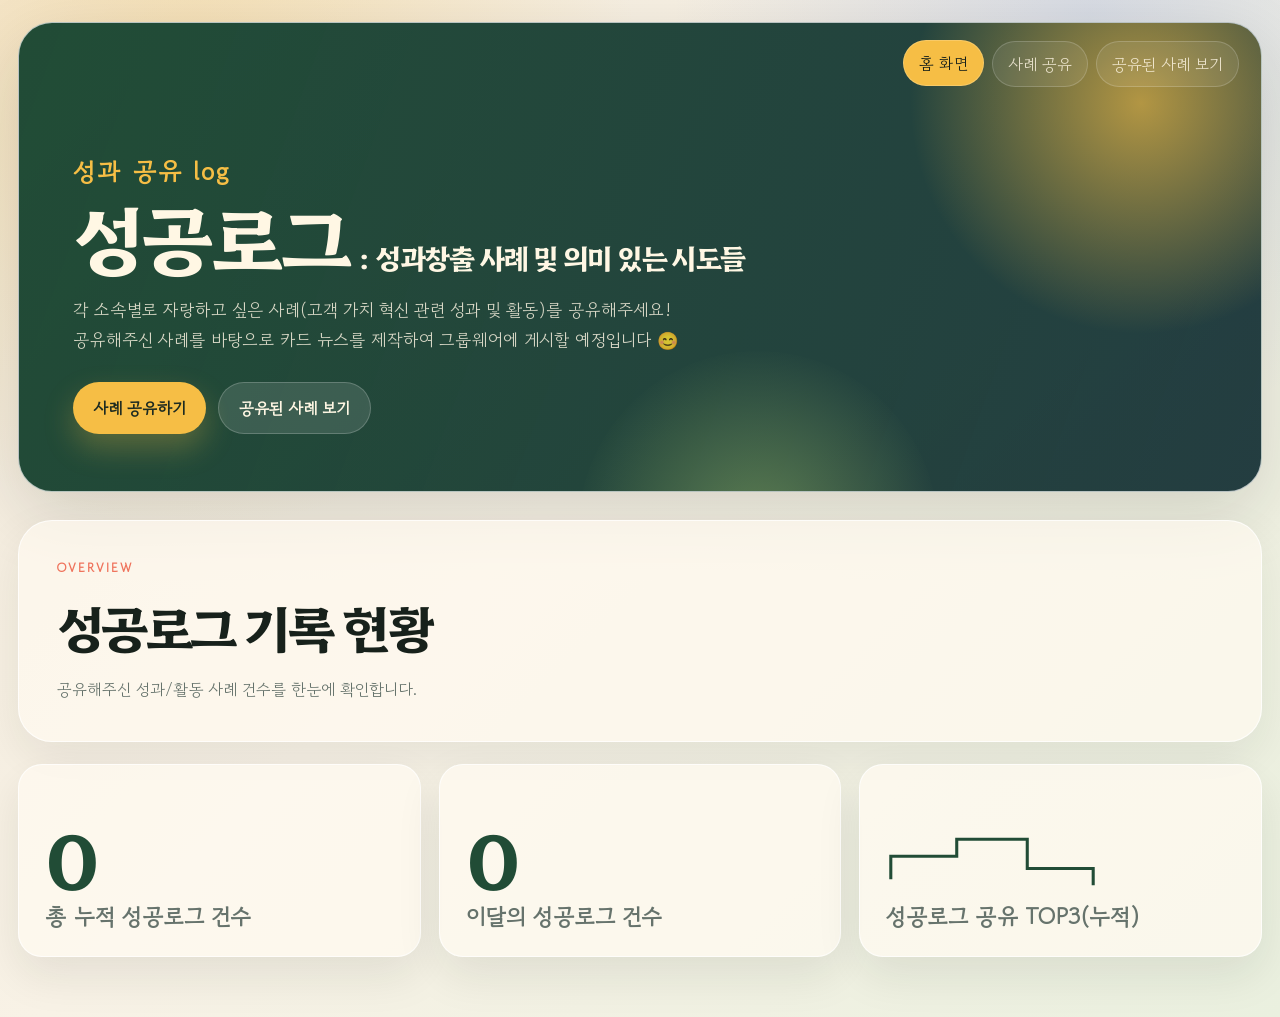
==== index.html @ 8d164d23 "Update story form placeholder copy" ====
<!doctype html>
<html lang="ko">
  <head>
    <meta charset="UTF-8" />
    <meta name="viewport" content="width=device-width, initial-scale=1.0" />
    <title>성공로그 | 성과창출 사례 공유</title>
    <link rel="stylesheet" href="./styles.css" />
  </head>
  <body>
    <div class="app-shell">
      <header class="hero">
        <nav class="topbar" aria-label="주요 메뉴">
          <div class="nav-actions">
            <button class="nav-link is-active" type="button" data-view-link="dashboard">홈 화면</button>
            <button class="nav-link" type="button" data-view-link="collect">사례 공유</button>
            <button class="nav-link" type="button" data-view-link="archive">공유된 사례 보기</button>
          </div>
        </nav>

        <section class="hero-grid">
          <div class="hero-copy">
            <p class="eyebrow success-log-eyebrow">
              <span>성</span>과 <span>공</span>유 <span>log</span>
            </p>
            <h1>
              <span class="hero-title-main">성공로그</span>
              <span class="hero-title-separator">:</span>
              <span class="hero-title-sub">성과창출 사례 및 의미 있는 시도들</span>
            </h1>
            <p>
              각 소속별로 자랑하고 싶은 사례(고객 가치 혁신 관련 성과 및 활동)를 공유해주세요!
            </p>
            <p>
              공유해주신 사례를 바탕으로 카드 뉴스를 제작하여 그룹웨어에 게시할 예정입니다 😊
            </p>
            <div class="hero-actions">
              <button class="primary-action" type="button" data-view-link="collect">사례 공유하기</button>
              <button class="secondary-action" type="button" data-view-link="archive">공유된 사례 보기</button>
            </div>
          </div>
        </section>
      </header>

      <main>
        <section class="view is-visible" id="dashboard" aria-labelledby="dashboard-title">
          <div class="section-heading">
            <p class="eyebrow">Overview</p>
            <h2 id="dashboard-title">성공로그 기록 현황</h2>
            <p>공유해주신 성과/활동 사례 건수를 한눈에 확인합니다.</p>
          </div>

          <div class="metric-grid">
            <article class="metric-card">
              <strong id="storyCount">0</strong>
              <small>총 누적 성공로그 건수</small>
            </article>
            <article class="metric-card">
              <strong id="currentMonthCount">0</strong>
              <small>이달의 성공로그 건수</small>
            </article>
            <article class="metric-card top-division-card">
              <div class="division-podium" id="topDivisionRankList" aria-label="성공로그 공유 건수 상위 본부/실">
                <svg class="podium-line" viewBox="0 0 300 120" role="img" aria-hidden="true" focusable="false">
                  <path d="M18 100 V72 H104 V50 H196 V88 H282 V108" />
                </svg>
                <span class="podium-slot podium-silver" tabindex="0" title="기록 대기 중" data-tooltip="기록 대기 중" aria-label="은메달 기록 대기 중">
                </span>
                <span class="podium-slot podium-gold" tabindex="0" title="기록 대기 중" data-tooltip="기록 대기 중" aria-label="금메달 기록 대기 중">
                </span>
                <span class="podium-slot podium-bronze" tabindex="0" title="기록 대기 중" data-tooltip="기록 대기 중" aria-label="동메달 기록 대기 중">
                </span>
              </div>
              <small class="ranking-rule-hint" tabindex="0" data-tooltip="동점인 경우 먼저 기록한 순서대로 표시">성공로그 공유 TOP3(누적)</small>
            </article>
          </div>
        </section>

        <section class="view" id="collect" aria-labelledby="collect-title">
          <div class="section-heading compact">
            <p class="eyebrow">사례 공유 노트</p>
            <h2 id="collect-title">성과 및 활동 사례 공유</h2>
            <p>우리 본부/실의 고객가치 혁신 및 관련 활동 사례를 공유해주세요!</p>
            <p>필수 항목(*)은 빠짐없이 작성 부탁드립니다!</p>
          </div>

          <div class="form-layout">
            <form class="story-form" id="storyForm" novalidate>
              <div class="alert-panel" id="validationAlert" role="alert" aria-live="polite" hidden></div>

              <table class="template-table">
                <caption>성과 및 활동 사례 공유 입력 템플릿</caption>
                <tbody>
                  <tr>
                    <th scope="row"><label for="reportMonth">공유 월 *</label></th>
                    <td><input id="reportMonth" name="reportMonth" type="month" data-label="공유 월" required /></td>
                    <th scope="row"><label for="division">소속 *</label></th>
                    <td>
                      <select id="division" name="division" data-label="소속" required>
                        <option value="">선택해 주세요</option>
                        <option>경영기획실</option>
                        <option>경영관리실</option>
                        <option>eBiz본부</option>
                        <option>점포사업본부</option>
                        <option>IT지원실</option>
                        <option>정보보안실</option>
                      </select>
                    </td>
                  </tr>
                  <tr>
                    <th scope="row"><label for="owner">소속(팀/점/파트) *</label></th>
                    <td><input id="owner" name="owner" type="text" placeholder="예: 인사지원팀" data-label="소속(팀/점/파트)" required /></td>
                    <th scope="row"><label for="email">이름 *</label></th>
                    <td><input id="email" name="email" type="text" placeholder="예: 임컬처" data-label="이름" required /></td>
                  </tr>
                  <tr>
                    <th scope="row"><label for="title">성과/활동 제목 *</label></th>
                    <td colspan="3">
                      <input id="title" name="title" type="text" placeholder="예: <성공로그> 운영을 통한 고객가치혁신 사례 공유" data-label="성과/활동 제목" required />
                    </td>
                  </tr>
                  <tr>
                    <th scope="row"><label for="period">활동 기간 *</label></th>
                    <td><input id="period" name="period" type="text" placeholder="성과 발생 시점/진행 기간 등" data-label="활동 기간" required /></td>
                    <th scope="row"><label for="participants">참여 인원 *</label></th>
                    <td><input id="participants" name="participants" type="text" placeholder="소속별 인원 수 기재" data-label="참여 인원" required /></td>
                  </tr>
                  <tr>
                    <th scope="row"><label for="summary">핵심 이야기 *</label></th>
                    <td colspan="3">
                      <textarea id="summary" name="summary" rows="4" placeholder="누가 무엇을 했고, 고객가치를 어떻게 혁신했는지(고객가치 혁신을 위한 활동을 어떻게 수행했는지)에 대한 구체적인 이야기를 적어주세요." data-label="핵심 이야기" required></textarea>
                    </td>
                  </tr>
                  <tr>
                    <th scope="row"><label for="impactMetric">정량적 성과</label></th>
                    <td colspan="3">
                      <input id="impactMetric" name="impactMetric" type="text" placeholder="숫자로 표시할 수 있는 성과가 있다면 기재 부탁드립니다." data-label="정량적 성과" />
                    </td>
                  </tr>
                  <tr>
                    <th scope="row"><label for="evidence">근거/에피소드 *</label></th>
                    <td colspan="3">
                      <textarea id="evidence" name="evidence" rows="3" placeholder="성과/활동을 뒷받침하는 데이터, 현장 반응, 고객 피드백, 에피소드 등을 적어주세요." data-label="근거/에피소드" required></textarea>
                    </td>
                  </tr>
                  <tr>
                    <th scope="row"><label for="quote">고객/직원의 한마디</label></th>
                    <td colspan="3">
                      <input id="quote" name="quote" type="text" placeholder="성과/활동 관련 현장의 목소리들이 있다면 함께 첨부 부탁드립니다." data-label="고객/직원의 한마디" />
                    </td>
                  </tr>
                  <tr>
                    <th scope="row"><label for="desiredMessage">강조 키워드/문구 *</label></th>
                    <td colspan="3">
                      <input id="desiredMessage" name="desiredMessage" type="text" placeholder="이번 편에서 가장 강조하고 싶은 키워드 또는 문구를 적어주세요." data-label="강조 키워드/문구" required />
                    </td>
                  </tr>
                  <tr>
                    <th scope="row"><label for="referenceImage">참고 이미지 *</label></th>
                    <td colspan="3">
                      <input id="referenceImage" name="referenceImage" type="file" accept="image/*" data-label="참고 이미지" required />
                      <p class="input-hint">현장 사진, 결과물 캡처, 활동 이미지 등을 업로드해 주세요. 저장 전 자동으로 용량을 줄입니다.</p>
                    </td>
                  </tr>
                  <tr>
                    <th scope="row"><label for="deletePassword">비밀번호 *</label></th>
                    <td colspan="3">
                      <input id="deletePassword" name="deletePassword" type="password" placeholder="공유한 사례 내용을 확인하거나, 삭제할 때 필요한 비밀번호입니다." data-label="비밀번호" required />
                      <p class="input-hint">공유한 사례 내용을 확인하거나 삭제할 때 이 비밀번호가 필요합니다. 비밀번호는 저장 전 암호화됩니다.</p>
                    </td>
                  </tr>
                </tbody>
              </table>

              <div class="form-actions">
                <button class="ghost-action" type="button" id="loadSample">샘플 사례 불러오기</button>
                <button class="secondary-action" type="button" id="resetForm">입력 초기화</button>
                <button class="primary-action" type="submit">공유하기</button>
              </div>
            </form>
          </div>
        </section>

        <section class="view" id="archive" aria-labelledby="archive-title">
          <div class="section-heading compact">
            <p class="eyebrow">Archive</p>
            <h2 id="archive-title">공유된 사례 목록</h2>
            <p>다른 본부/실에서는 어떤 사례를 공유하셨을까요?<br />요약 내용을 확인하고 참고해 보세요. (내용 확인 및 수정은 작성자 및 관리자만 가능합니다)</p>
          </div>

          <div class="toolbar">
            <label class="search-box month-filter">
              <span>연월 선택</span>
              <select id="monthFilter"></select>
            </label>
            <label class="search-box">
              <span>검색</span>
              <input id="storySearch" type="search" placeholder="소속, 제목, 키워드 검색" />
            </label>
          </div>

          <div class="story-grid" id="storyList"></div>
        </section>

        <section class="view" id="studio" aria-labelledby="studio-title">
          <div class="section-heading compact">
            <p class="eyebrow">Image studio</p>
            <h2 id="studio-title">카드뉴스 시안 제작</h2>
            <p>
              템플릿과 톤앤매너를 선택하셔서 성공로그 시안을 직접 만들고 공유해보세요! 공유하신 이미지를
              '프롬프트 복사'를 눌러 LLM에서 제작해보시면 조금 더 멋진 결과물을 만드실 수 있을 거예요.
            </p>
            <p class="support-note">
              API를 못 붙여서 아직 AI 이미지 생성을 구현 못했습니다. 느낌만 공유해주시면 참고해서 제작하겠습니다.
            </p>
          </div>

          <div class="studio-layout">
            <aside class="studio-controls">
              <label>
                제작할 사례
                <select id="storySelect"></select>
              </label>

              <fieldset>
                <legend>템플릿 선택</legend>
                <div class="template-options" id="templateOptions"></div>
              </fieldset>

              <label>
                톤앤매너
                <select id="toneSelect">
                  <option value="professional">전문적이고 신뢰감 있게</option>
                  <option value="warm">따뜻하고 사람 중심으로</option>
                  <option value="bold">대담하고 성과 중심으로</option>
                  <option value="playful">밝고 활기 있게</option>
                </select>
              </label>

              <label>
                이미지 생성 프롬프트
                <textarea id="aiPrompt" rows="8" readonly></textarea>
              </label>

              <div class="button-stack">
                <button class="primary-action" type="button" id="generateCard">카드뉴스 시안 생성</button>
                <button class="secondary-action" type="button" id="copyPrompt">프롬프트 복사</button>
                <button class="secondary-action" type="button" id="saveCard">시안 공유</button>
                <button class="ghost-action" type="button" id="downloadCard">PNG 다운로드</button>
              </div>
            </aside>

            <section class="preview-panel" aria-label="카드뉴스 미리보기">
              <div class="canvas-frame">
                <canvas id="cardCanvas" width="1080" height="1080"></canvas>
              </div>
              <p id="studioStatus" class="status-text">사례를 선택하고 생성 버튼을 눌러주세요.</p>
            </section>
          </div>
        </section>

        <section class="view" id="gallery" aria-labelledby="gallery-title">
          <div class="section-heading compact">
            <p class="eyebrow">Final assets</p>
            <h2 id="gallery-title">공유된 카드뉴스 시안</h2>
            <p>공유된 카드뉴스 시안을 다시 확인하고 다운로드할 수 있습니다.</p>
          </div>

          <div class="card-gallery" id="cardGallery"></div>
        </section>
      </main>
    </div>

    <template id="emptyStateTemplate">
      <article class="empty-state">
        <span>아직 데이터가 없습니다.</span>
        <p>사례 공유 페이지에서 첫 이야기를 등록해 주세요.</p>
      </article>
    </template>

    <script src="./config.js"></script>
    <script src="./app.boot.js"></script>
    <script src="./app.flow.js"></script>
    <script src="./app.studio.js"></script>
    <script src="./app.render.js"></script>
    <script src="./app.storage.js"></script>
    <script src="./app.cards.js"></script>
    <script src="./app.draw.js"></script>
    <script src="./app.utils.js"></script>
  </body>
</html>
---- styles.css ----
@import url("https://fonts.googleapis.com/css2?family=Black+Han+Sans&family=Gowun+Batang:wght@400;700&family=Gowun+Dodum&family=Hahmlet:wght@400;500;600;700;800;900&family=Song+Myung&display=swap");

:root {
  --ink: #17211b;
  --muted: #66736c;
  --paper: #f7f2e8;
  --paper-strong: #fffaf0;
  --line: rgba(23, 33, 27, 0.14);
  --forest: #214c36;
  --moss: #8daf63;
  --sun: #f6be45;
  --coral: #ef735c;
  --blue: #3f70d6;
  --cream: #fff7e4;
  --shadow: 0 24px 70px rgba(22, 30, 24, 0.14);
  --radius-xl: 34px;
  --radius-lg: 24px;
  --radius-md: 16px;
  --ease: cubic-bezier(0.2, 0.8, 0.2, 1);
  --font-title: "Hahmlet", "Noto Serif KR", "Nanum Myeongjo", serif;
  --font-body: "Gowun Dodum", "Noto Sans KR", "Apple SD Gothic Neo", "Malgun Gothic", sans-serif;
}

* {
  box-sizing: border-box;
}

html {
  scroll-behavior: smooth;
}

body {
  margin: 0;
  color: var(--ink);
  font-family: var(--font-body);
  background:
    radial-gradient(circle at 15% 8%, rgba(246, 190, 69, 0.28), transparent 28rem),
    radial-gradient(circle at 85% 2%, rgba(63, 112, 214, 0.18), transparent 26rem),
    linear-gradient(135deg, #f3eadb 0%, #f8f2e6 46%, #eaf0df 100%);
  min-height: 100vh;
}

button,
input,
select,
textarea {
  font: inherit;
}

button {
  cursor: pointer;
}

.app-shell {
  width: min(1440px, calc(100% - 36px));
  margin: 0 auto;
  padding: 22px 0 60px;
}

.hero {
  position: relative;
  overflow: hidden;
  min-height: 470px;
  border: 1px solid rgba(255, 255, 255, 0.68);
  border-radius: var(--radius-xl);
  background:
    linear-gradient(110deg, rgba(33, 76, 54, 0.94), rgba(37, 65, 70, 0.88)),
    linear-gradient(135deg, #254c36, #17211b);
  color: var(--cream);
  box-shadow: var(--shadow);
}

.hero::before,
.hero::after {
  content: "";
  position: absolute;
  border-radius: 999px;
  pointer-events: none;
}

.hero::before {
  width: 480px;
  height: 480px;
  right: -120px;
  top: -160px;
  background: radial-gradient(circle, rgba(246, 190, 69, 0.68), rgba(246, 190, 69, 0) 68%);
  animation: floatGlow 9s var(--ease) infinite alternate;
}

.hero::after {
  width: 360px;
  height: 360px;
  left: 45%;
  bottom: -220px;
  background: radial-gradient(circle, rgba(141, 175, 99, 0.55), rgba(141, 175, 99, 0) 72%);
  animation: floatGlow 11s var(--ease) infinite alternate-reverse;
}

.topbar {
  position: relative;
  z-index: 2;
  display: flex;
  align-items: center;
  justify-content: flex-end;
  gap: 24px;
  padding: 18px 22px;
}

.nav-actions {
  display: flex;
  flex-wrap: wrap;
  justify-content: flex-end;
  gap: 8px;
}

.nav-link {
  border: 1px solid rgba(255, 255, 255, 0.18);
  border-radius: 999px;
  padding: 10px 15px;
  color: rgba(255, 247, 228, 0.82);
  background: rgba(255, 255, 255, 0.08);
  transition: 180ms var(--ease);
}

.nav-link:hover,
.nav-link.is-active {
  color: #17211b;
  background: var(--sun);
  transform: translateY(-1px);
}

.hero-grid {
  position: relative;
  z-index: 1;
  display: grid;
  grid-template-columns: minmax(0, 1fr);
  align-items: end;
  padding: 48px 54px 46px;
}

.hero-copy {
  max-width: 920px;
  animation: riseIn 680ms var(--ease) both;
}

.eyebrow {
  margin: 0 0 12px;
  color: var(--coral);
  font-weight: 800;
  font-size: 0.78rem;
  letter-spacing: 0.16em;
  text-transform: uppercase;
}

.hero .eyebrow {
  color: var(--sun);
}

.success-log-eyebrow span {
  color: var(--sun);
}

.success-log-eyebrow {
  font-size: 1.56rem;
  letter-spacing: 0.08em;
  text-transform: none;
}

.hero h1 {
  max-width: 800px;
  margin: 0;
  font-family: var(--font-title);
  letter-spacing: -0.07em;
}

.hero-title-main,
.hero-title-separator,
.hero-title-sub {
  display: inline;
}

.hero-title-main {
  font-size: clamp(3rem, 6vw, 6.8rem);
  line-height: 0.9;
}

.hero-title-separator,
.hero-title-sub {
  font-size: clamp(1.1rem, 2.2vw, 2.35rem);
  line-height: 1.18;
  letter-spacing: -0.055em;
  white-space: nowrap;
}

.hero-title-separator {
  margin-left: 0.16em;
  margin-right: 0.12em;
}

.hero-copy p:not(.eyebrow) {
  max-width: 760px;
  margin: 20px 0 0;
  color: rgba(255, 247, 228, 0.82);
  font-size: 1.08rem;
  line-height: 1.58;
}

.hero-copy p:not(.eyebrow) + p:not(.eyebrow) {
  margin-top: 3px;
}

.hero-actions,
.form-actions {
  display: flex;
  flex-wrap: wrap;
  gap: 12px;
  margin-top: 28px;
}

.primary-action,
.secondary-action,
.ghost-action {
  border: 0;
  border-radius: 999px;
  padding: 13px 20px;
  font-weight: 800;
  transition: 180ms var(--ease);
}

.primary-action {
  color: #1d2b21;
  background: var(--sun);
  box-shadow: 0 14px 30px rgba(246, 190, 69, 0.28);
}

.secondary-action {
  color: var(--cream);
  background: var(--forest);
}

.ghost-action {
  color: var(--forest);
  border: 1px solid rgba(33, 76, 54, 0.2);
  background: rgba(255, 255, 255, 0.55);
}

.hero .secondary-action {
  color: var(--cream);
  border: 1px solid rgba(255, 255, 255, 0.2);
  background: rgba(255, 255, 255, 0.12);
}

.primary-action:hover,
.secondary-action:hover,
.ghost-action:hover {
  transform: translateY(-2px);
  filter: saturate(1.08);
}

.danger-action {
  color: #fff7e4;
  background: #b83225;
  box-shadow: 0 14px 30px rgba(184, 50, 37, 0.22);
}

.hero-card,
.tip-card {
  border: 1px solid rgba(255, 255, 255, 0.18);
  border-radius: var(--radius-lg);
  padding: 28px;
  backdrop-filter: blur(14px);
}

.hero-card {
  background: rgba(255, 255, 255, 0.1);
  animation: riseIn 820ms 120ms var(--ease) both;
}

.card-kicker {
  display: inline-flex;
  width: fit-content;
  border-radius: 999px;
  padding: 7px 11px;
  color: #223629;
  background: var(--sun);
  font-size: 0.72rem;
  font-weight: 900;
  letter-spacing: 0.11em;
  text-transform: uppercase;
}

.hero-card h2,
.tip-card h3 {
  margin: 18px 0 12px;
  font-size: 1.55rem;
  letter-spacing: -0.04em;
}

.hero-card p,
.tip-card p,
.tip-card li {
  line-height: 1.7;
}

.hero-card p {
  color: rgba(255, 247, 228, 0.76);
}

main {
  margin-top: 28px;
}

.view {
  display: none;
  animation: riseIn 420ms var(--ease) both;
}

.view.is-visible {
  display: block;
}

.section-heading {
  margin: 0 0 22px;
  padding: 38px;
  border: 1px solid rgba(255, 255, 255, 0.75);
  border-radius: var(--radius-xl);
  background: rgba(255, 250, 240, 0.7);
  box-shadow: 0 18px 48px rgba(23, 33, 27, 0.08);
}

.section-heading.compact {
  padding: 30px;
}

.section-heading h2 {
  margin: 0;
  font-family: var(--font-title);
  font-size: clamp(2rem, 4vw, 4rem);
  letter-spacing: -0.07em;
}

.section-heading p:last-child {
  max-width: 760px;
  margin: 12px 0 0;
  color: var(--muted);
  line-height: 1.75;
}

.section-heading .support-note {
  display: inline-flex;
  width: fit-content;
  margin-top: 14px;
  border-radius: 999px;
  padding: 9px 13px;
  color: var(--forest);
  background: rgba(246, 190, 69, 0.28);
  font-weight: 900;
}

.metric-grid {
  display: grid;
  grid-template-columns: repeat(3, minmax(0, 1fr));
  gap: 18px;
}

.metric-card,
.story-card,
.studio-controls,
.preview-panel,
.gallery-item,
.empty-state {
  border: 1px solid rgba(255, 255, 255, 0.72);
  border-radius: var(--radius-lg);
  background: rgba(255, 250, 240, 0.74);
  box-shadow: 0 18px 46px rgba(23, 33, 27, 0.09);
}

.metric-card {
  display: flex;
  min-height: 164px;
  flex-direction: column;
  justify-content: flex-start;
  padding: 20px 26px;
}

.metric-card span,
.metric-card small {
  display: block;
  color: var(--muted);
}

.metric-card small {
  position: relative;
  min-height: 1.55em;
  margin-top: auto;
  font-size: 1.4em;
  font-weight: 900;
  line-height: 1.35;
}

.ranking-rule-hint {
  width: fit-content;
  cursor: help;
  outline: 0;
}

.ranking-rule-hint::after {
  content: attr(data-tooltip);
  position: absolute;
  left: 0;
  bottom: calc(100% + 10px);
  z-index: 5;
  width: max-content;
  max-width: 260px;
  border-radius: 999px;
  padding: 8px 12px;
  color: var(--cream);
  background: rgba(23, 33, 27, 0.94);
  box-shadow: 0 12px 30px rgba(23, 33, 27, 0.18);
  font-size: 0.78rem;
  font-weight: 900;
  line-height: 1.25;
  opacity: 0;
  pointer-events: none;
  transform: translateY(8px);
  transition: 160ms var(--ease);
}

.ranking-rule-hint:hover::after,
.ranking-rule-hint:focus-visible::after {
  opacity: 1;
  transform: translateY(0);
}

.metric-card strong {
  display: block;
  margin: 40px 0 0;
  font-family: var(--font-title);
  color: var(--forest);
  font-size: clamp(3.45rem, 5.76vw, 5.76rem);
  line-height: 0.9;
}

.division-podium {
  position: relative;
  width: min(100%, 260px);
  height: 92px;
  align-self: flex-start;
  margin: 24px 0 0 -24px;
  overflow: visible;
}

.podium-line {
  position: absolute;
  inset: -8px 0 0;
  width: 100%;
  height: 92px;
  overflow: visible;
}

.podium-line path {
  fill: none;
  stroke: var(--forest);
  stroke-width: 4;
  stroke-linecap: square;
  stroke-linejoin: miter;
}

.podium-slot {
  position: absolute;
  z-index: 2;
  display: grid;
  width: 72px;
  height: 56px;
  place-items: center;
  border-radius: 18px;
  cursor: help;
  outline: 0;
  transform: translateX(-50%);
}

.podium-silver {
  left: 20%;
  top: 40px;
}

.podium-gold {
  left: 50%;
  top: 18px;
}

.podium-bronze {
  left: 80%;
  top: 56px;
}

.podium-slot:focus-visible {
  box-shadow: 0 0 0 4px rgba(141, 175, 99, 0.22);
}

.podium-slot::after {
  content: attr(data-tooltip);
  position: absolute;
  left: 50%;
  bottom: calc(100% + 10px);
  z-index: 4;
  width: max-content;
  max-width: 190px;
  border: 1px solid rgba(33, 76, 54, 0.15);
  border-radius: 999px;
  padding: 8px 11px;
  color: var(--cream);
  background: rgba(23, 33, 27, 0.94);
  box-shadow: 0 12px 30px rgba(23, 33, 27, 0.18);
  font-size: 0.88rem;
  font-weight: 900;
  line-height: 1.2;
  text-align: center;
  white-space: normal;
  opacity: 0;
  pointer-events: none;
  transform: translate(-50%, 8px);
  transition: 160ms var(--ease);
}

.podium-slot:hover::after,
.podium-slot:focus-visible::after {
  opacity: 1;
  transform: translate(-50%, 0);
}

.form-layout {
  display: block;
  align-items: start;
}

.story-form,
.tip-card {
  border: 1px solid rgba(255, 255, 255, 0.75);
  border-radius: var(--radius-xl);
  background: rgba(255, 250, 240, 0.78);
  box-shadow: 0 18px 48px rgba(23, 33, 27, 0.08);
}

.story-form {
  padding: 20px;
}

.tip-card {
  position: sticky;
  top: 22px;
  color: var(--ink);
}

.tip-card .card-kicker {
  color: var(--cream);
  background: var(--forest);
}

.tip-card ul {
  margin: 16px 0 0;
  padding-left: 20px;
}

.template-table {
  width: 100%;
  border-collapse: separate;
  border-spacing: 0;
  overflow: hidden;
  border: 1px solid var(--line);
  border-radius: 22px;
}

.template-table caption {
  position: absolute;
  width: 1px;
  height: 1px;
  overflow: hidden;
  clip: rect(0, 0, 0, 0);
}

.template-table th,
.template-table td {
  border-bottom: 1px solid var(--line);
  padding: 14px;
  vertical-align: middle;
}

.template-table tr:last-child th,
.template-table tr:last-child td {
  border-bottom: 0;
}

.template-table th {
  width: 150px;
  color: var(--forest);
  background: rgba(141, 175, 99, 0.16);
  text-align: left;
  font-size: 0.92rem;
}

.template-table td {
  background: rgba(255, 255, 255, 0.38);
}

.template-table input,
.template-table select,
.template-table textarea,
.studio-controls input,
.studio-controls select,
.studio-controls textarea,
.search-box input,
.search-box select {
  width: 100%;
  border: 1px solid rgba(23, 33, 27, 0.18);
  border-radius: 14px;
  padding: 12px 13px;
  color: var(--ink);
  background: rgba(255, 255, 255, 0.76);
  outline: 0;
  transition: 160ms var(--ease);
}

.template-table textarea,
.studio-controls textarea {
  resize: vertical;
}

.template-table input:focus,
.template-table select:focus,
.template-table textarea:focus,
.studio-controls select:focus,
.studio-controls textarea:focus,
.search-box input:focus,
.search-box select:focus {
  border-color: var(--forest);
  box-shadow: 0 0 0 4px rgba(141, 175, 99, 0.22);
}

.template-table .is-invalid {
  border-color: #ce3828;
  box-shadow: 0 0 0 4px rgba(206, 56, 40, 0.16);
}

.input-hint {
  margin: 8px 0 0;
  color: var(--muted);
  font-size: 0.88rem;
}

.alert-panel {
  margin-bottom: 16px;
  border: 1px solid rgba(206, 56, 40, 0.28);
  border-radius: 18px;
  padding: 14px 16px;
  color: #7c2018;
  background: #fff0eb;
  line-height: 1.6;
}

.alert-panel strong {
  display: block;
  margin-bottom: 6px;
}

.toolbar {
  display: flex;
  gap: 14px;
  align-items: end;
  justify-content: space-between;
  margin-bottom: 18px;
  padding: 18px;
  border: 1px solid rgba(255, 255, 255, 0.72);
  border-radius: var(--radius-lg);
  background: rgba(255, 250, 240, 0.68);
}

.search-box {
  display: grid;
  flex: 1;
  gap: 7px;
  color: var(--muted);
  font-size: 0.88rem;
  font-weight: 800;
}

.month-filter {
  flex: 0 0 220px;
}

.story-grid,
.card-gallery {
  display: grid;
  grid-template-columns: repeat(3, minmax(0, 1fr));
  gap: 18px;
}

.story-card,
.gallery-item {
  overflow: hidden;
}

.story-thumb {
  height: 190px;
  background:
    radial-gradient(circle at 20% 20%, rgba(246, 190, 69, 0.58), transparent 34%),
    linear-gradient(135deg, rgba(33, 76, 54, 0.9), rgba(63, 112, 214, 0.55));
}

.story-thumb img {
  width: 100%;
  height: 100%;
  object-fit: cover;
}

.story-body,
.gallery-body {
  padding: 20px;
}

.story-meta,
.gallery-meta {
  display: flex;
  flex-wrap: wrap;
  gap: 8px;
  margin-bottom: 12px;
}

.pill {
  display: inline-flex;
  border-radius: 999px;
  padding: 6px 10px;
  color: var(--forest);
  background: rgba(141, 175, 99, 0.18);
  font-size: 0.75rem;
  font-weight: 900;
}

.story-card h3,
.gallery-item h3 {
  margin: 0;
  font-size: 1.28rem;
  letter-spacing: -0.04em;
}

.story-card p,
.gallery-item p {
  display: -webkit-box;
  margin: 12px 0 0;
  overflow: hidden;
  color: var(--muted);
  line-height: 1.68;
  -webkit-line-clamp: 3;
  -webkit-box-orient: vertical;
}

.story-actions,
.gallery-actions {
  display: flex;
  flex-wrap: wrap;
  gap: 8px;
  margin-top: 18px;
}

.confirm-backdrop {
  position: fixed;
  inset: 0;
  z-index: 20;
  display: grid;
  place-items: center;
  padding: 20px;
  background: rgba(23, 33, 27, 0.46);
  backdrop-filter: blur(8px);
}

.confirm-dialog {
  width: min(460px, 100%);
  max-height: min(86vh, 900px);
  overflow: auto;
  border: 1px solid rgba(255, 255, 255, 0.76);
  border-radius: 28px;
  padding: 28px;
  background: var(--paper-strong);
  box-shadow: 0 28px 90px rgba(23, 33, 27, 0.28);
}

.confirm-dialog h2 {
  margin: 0;
  font-family: var(--font-title);
  font-size: 1.7rem;
  letter-spacing: -0.06em;
}

.confirm-dialog p {
  margin: 14px 0 0;
  color: var(--muted);
  line-height: 1.7;
}

.confirm-actions {
  display: flex;
  justify-content: flex-end;
  gap: 10px;
  margin-top: 24px;
}

.credential-form {
  display: grid;
  gap: 16px;
  margin-top: 18px;
}

.credential-field {
  display: grid;
  gap: 8px;
  color: var(--muted);
  font-size: 0.9rem;
  font-weight: 900;
}

.credential-field input {
  width: 100%;
  border: 1px solid rgba(23, 33, 27, 0.18);
  border-radius: 14px;
  padding: 13px 14px;
  color: var(--ink);
  background: rgba(255, 255, 255, 0.82);
  outline: 0;
}

.credential-field input:focus {
  border-color: var(--forest);
  box-shadow: 0 0 0 4px rgba(141, 175, 99, 0.22);
}

.story-detail-dialog {
  width: min(760px, 100%);
}

.story-detail-header {
  display: grid;
  gap: 12px;
}

.story-detail-image {
  display: block;
  width: 100%;
  max-height: 280px;
  margin-top: 18px;
  border-radius: 22px;
  object-fit: cover;
}

.story-detail-list {
  display: grid;
  gap: 10px;
  margin: 20px 0 0;
}

.story-detail-list label {
  display: grid;
  grid-template-columns: 150px minmax(0, 1fr);
  gap: 14px;
  align-items: start;
  border: 1px solid rgba(23, 33, 27, 0.08);
  border-radius: 16px;
  padding: 13px 14px;
  background: rgba(255, 255, 255, 0.58);
}

.story-detail-list span {
  color: var(--forest);
  font-weight: 900;
}

.story-detail-list input,
.story-detail-list select,
.story-detail-list textarea {
  width: 100%;
  border: 1px solid rgba(23, 33, 27, 0.14);
  border-radius: 12px;
  padding: 10px 11px;
  color: var(--ink);
  background: rgba(255, 255, 255, 0.8);
  line-height: 1.65;
  outline: 0;
}

.story-detail-list textarea {
  resize: vertical;
}

.story-detail-list input:focus,
.story-detail-list select:focus,
.story-detail-list textarea:focus {
  border-color: var(--forest);
  box-shadow: 0 0 0 4px rgba(141, 175, 99, 0.18);
}

.story-detail-list .is-invalid {
  border-color: #ce3828;
  box-shadow: 0 0 0 4px rgba(206, 56, 40, 0.16);
}

.tiny-button {
  border: 0;
  border-radius: 999px;
  padding: 9px 12px;
  color: var(--cream);
  background: var(--forest);
  font-size: 0.82rem;
  font-weight: 900;
}

.tiny-button.alt {
  color: var(--forest);
  background: rgba(33, 76, 54, 0.1);
}

.studio-layout {
  display: grid;
  grid-template-columns: 390px minmax(0, 1fr);
  gap: 18px;
  align-items: start;
}

.studio-controls,
.preview-panel {
  padding: 22px;
}

.studio-controls {
  display: grid;
  gap: 18px;
}

.studio-controls label,
.studio-controls fieldset {
  display: grid;
  gap: 8px;
  margin: 0;
  color: var(--muted);
  font-size: 0.88rem;
  font-weight: 900;
}

.studio-controls fieldset {
  border: 0;
  padding: 0;
}

.studio-controls legend {
  margin-bottom: 8px;
  color: var(--muted);
}

.template-options {
  display: grid;
  gap: 10px;
}

.template-choice {
  display: grid;
  grid-template-columns: 34px 1fr;
  gap: 10px;
  align-items: center;
  border: 1px solid rgba(23, 33, 27, 0.14);
  border-radius: 18px;
  padding: 12px;
  color: var(--ink);
  background: rgba(255, 255, 255, 0.58);
}

.template-choice input {
  width: 20px;
  height: 20px;
  accent-color: var(--forest);
}

.template-choice strong,
.template-choice small {
  display: block;
}

.template-choice small {
  margin-top: 3px;
  color: var(--muted);
  font-weight: 500;
  line-height: 1.4;
}

.button-stack {
  display: grid;
  gap: 9px;
}

.button-stack .primary-action,
.button-stack .secondary-action,
.button-stack .ghost-action {
  width: 100%;
}

.preview-panel {
  min-height: 720px;
}

.canvas-frame {
  display: grid;
  place-items: center;
  border-radius: 30px;
  padding: 24px;
  background:
    linear-gradient(135deg, rgba(33, 76, 54, 0.1), rgba(246, 190, 69, 0.16)),
    rgba(255, 255, 255, 0.45);
}

#cardCanvas {
  width: min(100%, 640px);
  height: auto;
  border-radius: 26px;
  background: #fff;
  box-shadow: 0 24px 80px rgba(23, 33, 27, 0.24);
}

.status-text {
  margin: 18px 0 0;
  color: var(--muted);
  text-align: center;
}

.gallery-item img {
  display: block;
  width: 100%;
  aspect-ratio: 1;
  object-fit: cover;
  background: var(--forest);
}

.empty-state {
  grid-column: 1 / -1;
  padding: 42px;
  text-align: center;
}

.empty-state span {
  display: block;
  font-family: var(--font-title);
  font-size: 2rem;
  letter-spacing: -0.05em;
}

.empty-state p {
  margin: 10px 0 0;
  color: var(--muted);
}

@keyframes riseIn {
  from {
    opacity: 0;
    transform: translateY(18px);
  }
  to {
    opacity: 1;
    transform: translateY(0);
  }
}

@keyframes floatGlow {
  from {
    transform: translate3d(0, 0, 0) scale(1);
  }
  to {
    transform: translate3d(-24px, 26px, 0) scale(1.08);
  }
}

@media (max-width: 1100px) {
  .hero-grid,
  .form-layout,
  .studio-layout {
    grid-template-columns: 1fr;
  }

  .tip-card {
    position: static;
  }

  .story-grid,
  .card-gallery {
    grid-template-columns: repeat(2, minmax(0, 1fr));
  }
}

@media (max-width: 780px) {
  .app-shell {
    width: min(100% - 22px, 1440px);
    padding-top: 12px;
  }

  .topbar {
    align-items: flex-start;
    flex-direction: column;
  }

  .nav-actions {
    justify-content: flex-start;
  }

  .hero-grid {
    padding: 52px 22px 28px;
  }

  .hero h1 {
    font-size: clamp(2.8rem, 17vw, 4.8rem);
  }

  .hero-title-main {
    font-size: clamp(3rem, 17vw, 4.8rem);
  }

  .hero-title-separator,
  .hero-title-sub {
    font-size: clamp(1rem, 5.5vw, 1.65rem);
    white-space: normal;
  }

  .success-log-eyebrow {
    font-size: 1.2rem;
  }

  .section-heading,
  .section-heading.compact {
    padding: 24px;
  }

  .metric-grid,
  .story-grid,
  .card-gallery {
    grid-template-columns: 1fr;
  }

  .toolbar {
    align-items: stretch;
    flex-direction: column;
  }

  .confirm-actions {
    flex-direction: column;
  }

  .story-detail-list label {
    grid-template-columns: 1fr;
    gap: 6px;
  }

  .template-table,
  .template-table tbody,
  .template-table tr,
  .template-table th,
  .template-table td {
    display: block;
    width: 100%;
  }

  .template-table tr {
    border-bottom: 1px solid var(--line);
  }

  .template-table th,
  .template-table td {
    border-bottom: 0;
  }
}
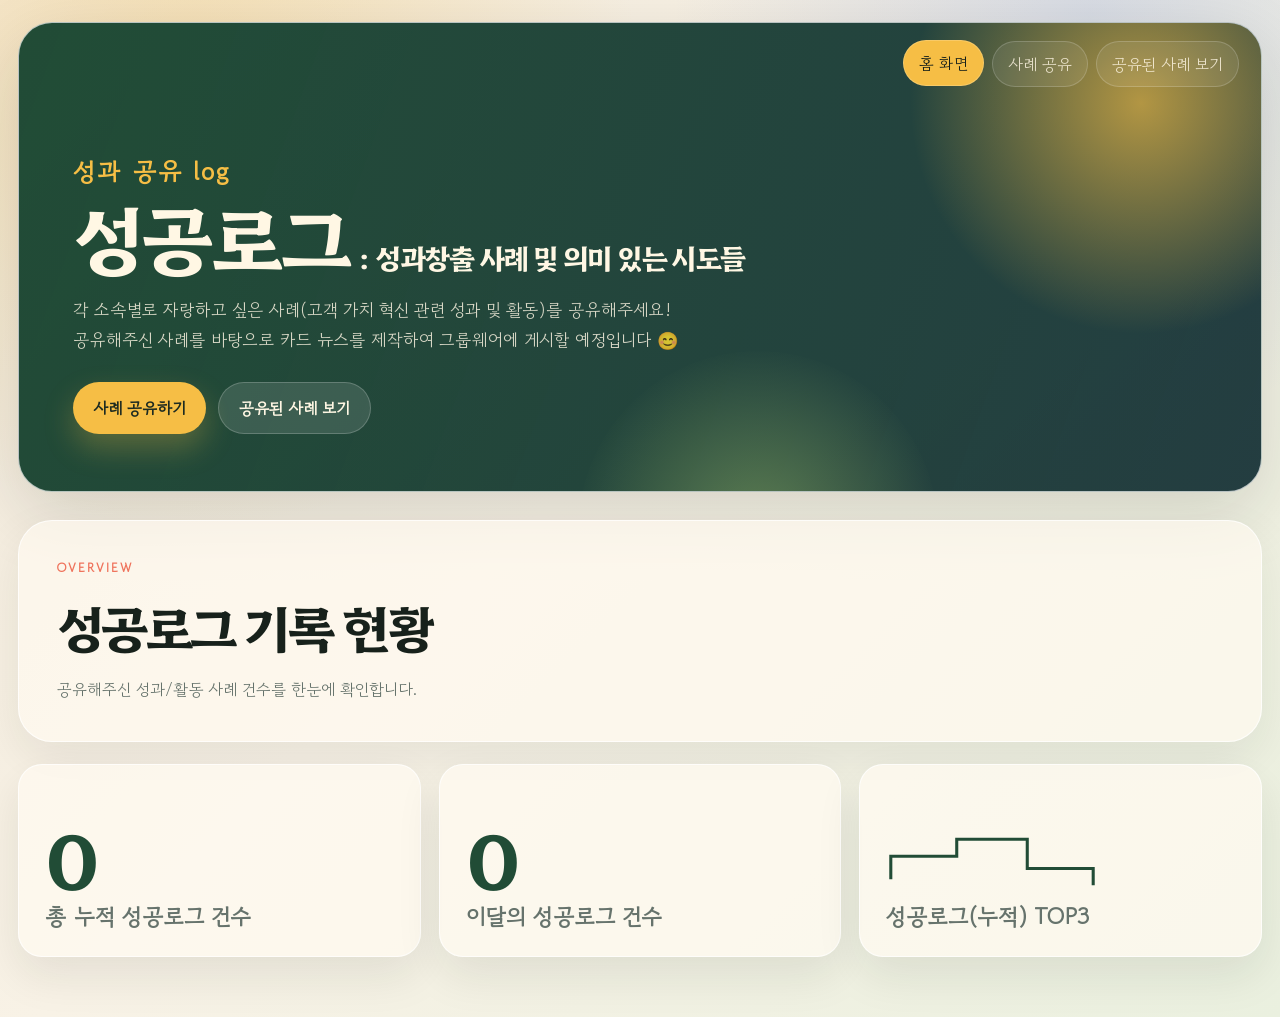
==== commit c11e6c2d: "Update dashboard top ranking label" ====
--- a/index.html
+++ b/index.html
@@ -70,7 +70,7 @@
                 <span class="podium-slot podium-bronze" tabindex="0" title="기록 대기 중" data-tooltip="기록 대기 중" aria-label="동메달 기록 대기 중">
                 </span>
               </div>
-              <small class="ranking-rule-hint" tabindex="0" data-tooltip="동점인 경우 먼저 기록한 순서대로 표시">성공로그 공유 TOP3(누적)</small>
+              <small class="ranking-rule-hint" tabindex="0" data-tooltip="동점인 경우 먼저 기록한 순서대로 표시">성공로그(누적) TOP3</small>
             </article>
           </div>
         </section>
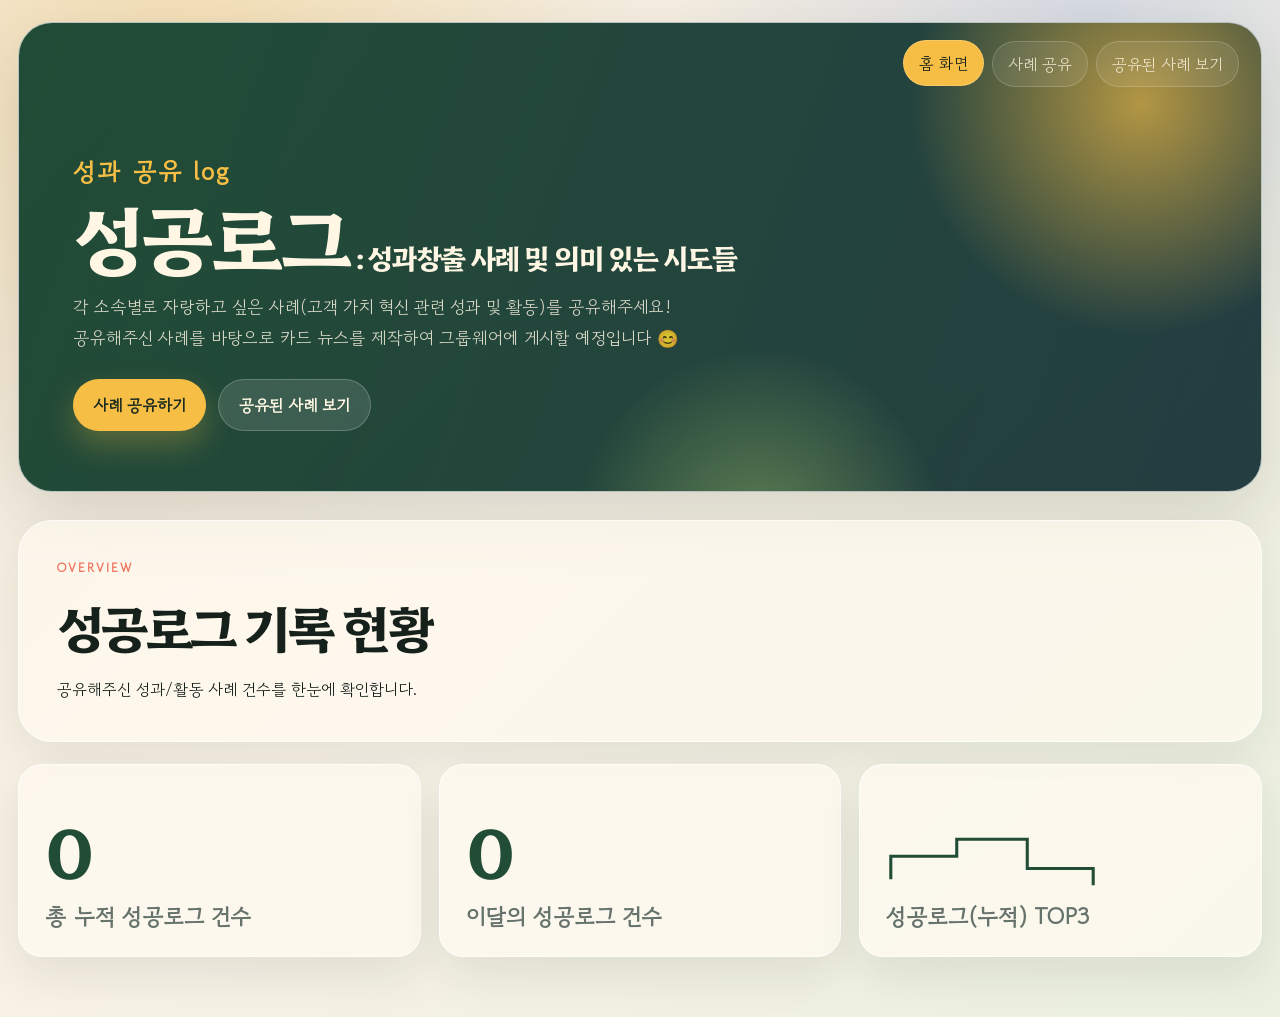
==== commit 3e626ced: "Adjust metric position and story guidance" ====
--- a/index.html
+++ b/index.html
@@ -46,7 +46,7 @@
           <div class="section-heading">
             <p class="eyebrow">Overview</p>
             <h2 id="dashboard-title">성공로그 기록 현황</h2>
-            <p>공유해주신 성과/활동 사례 건수를 한눈에 확인합니다.</p>
+            <p class="heading-description">공유해주신 성과/활동 사례 건수를 한눈에 확인합니다.</p>
           </div>
 
           <div class="metric-grid">
@@ -79,8 +79,11 @@
           <div class="section-heading compact">
             <p class="eyebrow">사례 공유 노트</p>
             <h2 id="collect-title">성과 및 활동 사례 공유</h2>
-            <p>우리 본부/실의 고객가치 혁신 및 관련 활동 사례를 공유해주세요!</p>
-            <p>필수 항목(*)은 빠짐없이 작성 부탁드립니다!</p>
+            <div class="collect-guidance">
+              <p>우리 본부/실의 고객가치 혁신 성과 및 관련 활동 사례를 공유해주세요 (하단 버튼 '샘플 사례 불러오기' 참고)</p>
+              <p>공유하신 내용은 '공유된 사례 보기'에서 일부 공개되며, 작성자는 전체 내용 확인 및 수정 가능합니다.</p>
+            </div>
+            <p class="collect-required-note">(*는 필수 입력 항목입니다)</p>
           </div>
 
           <div class="form-layout">
@@ -93,9 +96,9 @@
                   <tr>
                     <th scope="row"><label for="reportMonth">공유 월 *</label></th>
                     <td><input id="reportMonth" name="reportMonth" type="month" data-label="공유 월" required /></td>
-                    <th scope="row"><label for="division">소속 *</label></th>
+                    <th scope="row"><label for="division">본부/실 *</label></th>
                     <td>
-                      <select id="division" name="division" data-label="소속" required>
+                      <select id="division" name="division" data-label="본부/실" required>
                         <option value="">선택해 주세요</option>
                         <option>경영기획실</option>
                         <option>경영관리실</option>
@@ -107,10 +110,10 @@
                     </td>
                   </tr>
                   <tr>
-                    <th scope="row"><label for="owner">소속(팀/점/파트) *</label></th>
-                    <td><input id="owner" name="owner" type="text" placeholder="예: 인사지원팀" data-label="소속(팀/점/파트)" required /></td>
-                    <th scope="row"><label for="email">이름 *</label></th>
-                    <td><input id="email" name="email" type="text" placeholder="예: 임컬처" data-label="이름" required /></td>
+                    <th scope="row"><label for="owner">작성자 소속 *</label></th>
+                    <td><input id="owner" name="owner" type="text" placeholder="예: 인사지원팀" data-label="작성자 소속" required /></td>
+                    <th scope="row"><label for="email">작성자 이름 *</label></th>
+                    <td><input id="email" name="email" type="text" placeholder="예: 임컬처" data-label="작성자 이름" required /></td>
                   </tr>
                   <tr>
                     <th scope="row"><label for="title">성과/활동 제목 *</label></th>
@@ -170,6 +173,17 @@
                   </tr>
                 </tbody>
               </table>
+
+              <label class="privacy-consent" for="privacyConsent">
+                <input id="privacyConsent" name="privacyConsent" type="checkbox" data-label="개인정보 수집 및 이용 동의" required />
+                <span>
+                  <strong>※ 개인정보 수집 및 이용 관련 고지</strong>
+                  <span>· 수집항목 : 소속, 이름</span>
+                  <span>· 수집목적 : 본부/실 성과·활동 사례 수집</span>
+                  <span>· 보유 및 이용기간 : 사례 삭제시까지 (단, 관계법령에 따름)</span>
+                  <span>개인정보 수집 및 이용에 거부하실 수 있으며 거부 시 사례를 공유하실 수 없습니다.</span>
+                </span>
+              </label>
 
               <div class="form-actions">
                 <button class="ghost-action" type="button" id="loadSample">샘플 사례 불러오기</button>
@@ -184,7 +198,7 @@
           <div class="section-heading compact">
             <p class="eyebrow">Archive</p>
             <h2 id="archive-title">공유된 사례 목록</h2>
-            <p>다른 본부/실에서는 어떤 사례를 공유하셨을까요?<br />요약 내용을 확인하고 참고해 보세요. (내용 확인 및 수정은 작성자 및 관리자만 가능합니다)</p>
+            <p class="heading-description">다른 본부/실에서는 어떤 사례를 공유하셨을까요?<br />요약 내용을 확인하고 참고해 보세요. (전체 내용 확인·수정은 작성자 및 관리자만 가능합니다)</p>
           </div>
 
           <div class="toolbar">
--- a/styles.css
+++ b/styles.css
@@ -139,7 +139,7 @@
 }
 
 .hero-copy {
-  max-width: 920px;
+  max-width: 1180px;
   animation: riseIn 680ms var(--ease) both;
 }
 
@@ -167,10 +167,13 @@
 }
 
 .hero h1 {
-  max-width: 800px;
+  display: flex;
+  max-width: 1180px;
+  align-items: baseline;
   margin: 0;
   font-family: var(--font-title);
   letter-spacing: -0.07em;
+  white-space: nowrap;
 }
 
 .hero-title-main,
@@ -346,6 +349,13 @@
   line-height: 1.75;
 }
 
+.section-heading p.heading-description {
+  max-width: 860px;
+  margin: 12px 0 0;
+  color: var(--ink);
+  line-height: 1.75;
+}
+
 .section-heading .support-note {
   display: inline-flex;
   width: fit-content;
@@ -355,6 +365,28 @@
   color: var(--forest);
   background: rgba(246, 190, 69, 0.28);
   font-weight: 900;
+}
+
+.section-heading .collect-guidance {
+  display: grid;
+  gap: 2px;
+  max-width: 860px;
+  margin-top: 12px;
+  color: var(--ink);
+  line-height: 1.65;
+}
+
+.section-heading .collect-guidance p {
+  max-width: none;
+  margin: 0;
+  color: inherit;
+  line-height: inherit;
+}
+
+.section-heading .collect-required-note {
+  margin: 16px 0 0;
+  color: var(--muted);
+  line-height: 1.6;
 }
 
 .metric-grid {
@@ -434,10 +466,10 @@
 
 .metric-card strong {
   display: block;
-  margin: 40px 0 0;
+  margin: 36px 0 0;
   font-family: var(--font-title);
   color: var(--forest);
-  font-size: clamp(3.45rem, 5.76vw, 5.76rem);
+  font-size: clamp(3.1rem, 5.2vw, 5.2rem);
   line-height: 0.9;
 }
 
@@ -648,6 +680,40 @@
   font-size: 0.88rem;
 }
 
+.privacy-consent {
+  display: grid;
+  grid-template-columns: auto 1fr;
+  gap: 12px;
+  margin-top: 28px;
+  border: 1px solid rgba(33, 76, 54, 0.16);
+  border-radius: 18px;
+  padding: 16px;
+  color: var(--ink);
+  background: rgba(255, 255, 255, 0.48);
+  line-height: 1.7;
+}
+
+.privacy-consent input {
+  width: 18px;
+  height: 18px;
+  margin-top: 4px;
+  accent-color: var(--forest);
+}
+
+.privacy-consent input.is-invalid {
+  outline: 3px solid rgba(206, 56, 40, 0.22);
+  outline-offset: 3px;
+}
+
+.privacy-consent strong,
+.privacy-consent span span {
+  display: block;
+}
+
+.privacy-consent strong {
+  margin-bottom: 6px;
+}
+
 .alert-panel {
   margin-bottom: 16px;
   border: 1px solid rgba(206, 56, 40, 0.28);
@@ -1111,7 +1177,9 @@
   }
 
   .hero h1 {
+    display: block;
     font-size: clamp(2.8rem, 17vw, 4.8rem);
+    white-space: normal;
   }
 
   .hero-title-main {
